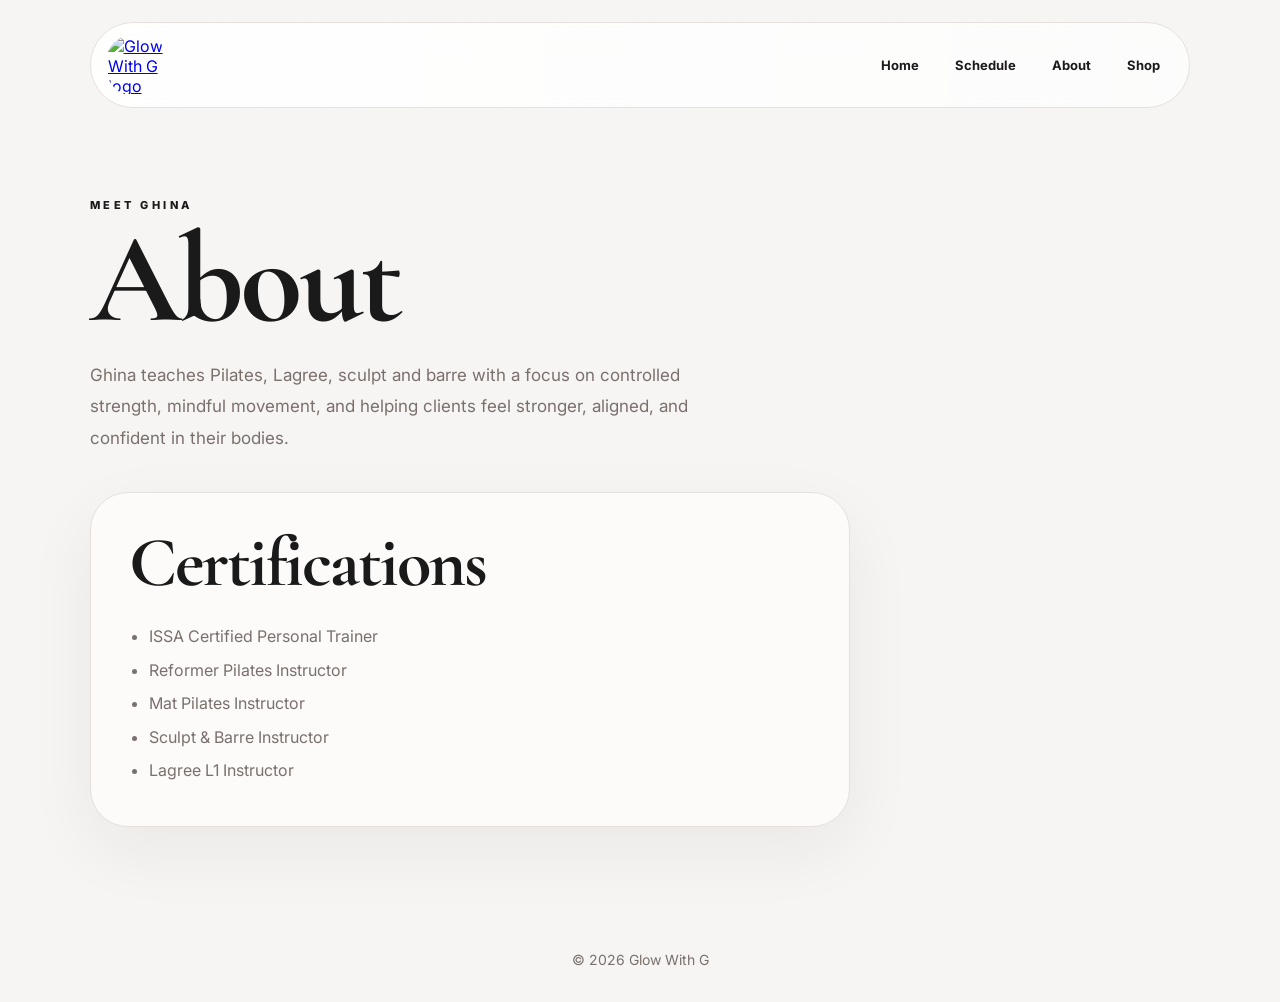
==== about.html @ 095738a7 "Add files via upload" ====
<!DOCTYPE html>
<html lang="en">
<head>
  <meta charset="UTF-8" />
  <meta name="viewport" content="width=device-width, initial-scale=1.0" />
  <title>About | Glow With G</title>
  <link rel="stylesheet" href="style.css" />
</head>
<body>

<header>
  <a class="logo" href="index.html">
    <img src="assets/glow-logo.png" alt="Glow With G logo">
  </a>

  <nav>
    <a href="index.html">Home</a>
    <a href="schedule.html">Schedule</a>
    <a href="about.html">About</a>
    <a href="shop.html">Shop</a>
  </nav>
</header>

<section class="page about-page">
  <p class="tag">Meet Ghina</p>
  <h1>About</h1>

  <p class="intro">
    Ghina teaches Pilates, Lagree, sculpt and barre with a focus on controlled strength,
    mindful movement, and helping clients feel stronger, aligned, and confident in their bodies.
  </p>

  <div class="cert-card">
    <h2>Certifications</h2>
    <ul>
      <li>ISSA Certified Personal Trainer</li>
      <li>Reformer Pilates Instructor</li>
      <li>Mat Pilates Instructor</li>
      <li>Sculpt & Barre Instructor</li>
      <li>Lagree L1 Instructor</li>
    </ul>
  </div>
</section>

<footer>
  <p>© 2026 Glow With G</p>
</footer>

</body>
</html>
---- style.css ----
@import url('https://fonts.googleapis.com/css2?family=Cormorant+Garamond:wght@500;600;700&family=Inter:wght@400;500;600;700;800&display=swap');

:root {
  --brand-pink: #F8A7D2;
  --brand-bg: #F6F5F3;

  --white: #FFFFFF;
  --ink: #1B1A1A;

  --taupe: #7A706D;
  --taupe-dark: #514945;
  --taupe-light: #B8AEA9;

  --line: #E5E0DC;
  --card: #FCFBFA;

  --shadow: 0 24px 70px rgba(40, 32, 30, 0.06);
}

* {
  margin: 0;
  padding: 0;
  box-sizing: border-box;
}

body {
  background: var(--brand-bg);
  color: var(--ink);
  font-family: "Inter", sans-serif;
}

/* HEADER */

header {
    width: calc(100% - 14%);
    margin: 22px auto 0;
    padding: 10px 14px;
    display: flex;
    align-items: center;
    justify-content: space-between;
    background: linear-gradient(90deg, rgba(255,255,255,0.92), rgba(255,255,255,0.68));
    border: 1px solid var(--line);
    border-radius: 999px;
    backdrop-filter: blur(18px);
    position: sticky;
    top: 18px;
    z-index: 20;
  }
  
  .logo {
    width: 64px;
    height: 64px;
    display: grid;
    place-items: center;
    border-radius: 50%;
    overflow: hidden;
  }
  
  .logo img {
    width: 58px;
    height: 58px;
    object-fit: contain;
    display: block;
  }
  
  nav {
    display: flex;
    gap: 6px;
    align-items: center;
  }
  
  nav a {
    text-decoration: none;
    color: var(--ink);
    font-size: 13px;
    font-weight: 700;
    padding: 10px 15px;
    border-radius: 999px;
    transition: 0.2s ease;
  }
  
  nav a:hover {
    background: rgba(248, 167, 210, 0.18);
    color: var(--ink);
  }
  
  .btn {
    display: inline-flex;
    align-items: center;
    justify-content: center;
    min-height: 44px;
    background: var(--ink);
    color: white;
    text-decoration: none;
    padding: 12px 22px;
    border-radius: 999px;
    font-size: 13px;
    font-weight: 700;
    letter-spacing: -0.1px;
    transition: 0.2s ease;
  }
  
  .btn:hover {
    background: var(--brand-pink);
    color: var(--ink);
    transform: translateY(-2px);
  }
  
  .btn.secondary {
    background: var(--white);
    color: var(--ink);
    border: 1px solid var(--line);
  }


/* GENERAL */

.tag {
  color: var(--ink);
  font-size: 11px;
  font-weight: 800;
  letter-spacing: 3.5px;
  text-transform: uppercase;
  margin-bottom: 18px;
}

h1,
h2,
h3 {
  font-family: "Cormorant Garamond", serif;
  color: var(--ink);
  font-weight: 700;
}

h1 {
  font-size: clamp(78px, 10vw, 150px);
  line-height: 0.78;
  letter-spacing: -4px;
  margin-bottom: 30px;
}

h2 {
  font-size: clamp(46px, 5.5vw, 84px);
  line-height: 0.92;
  letter-spacing: -2px;
  margin-bottom: 24px;
}

h3 {
  font-size: 34px;
  line-height: 1;
  margin-bottom: 12px;
}

.intro,
.section p,
.shop-preview p {
  max-width: 640px;
  color: var(--taupe);
  font-size: 17px;
  line-height: 1.85;
}

/* BUTTONS */

.buttons {
  display: flex;
  gap: 12px;
  flex-wrap: wrap;
  margin-top: 34px;
}

.btn {
  display: inline-flex;
  align-items: center;
  justify-content: center;
  min-height: 46px;
  background: var(--ink);
  color: white;
  text-decoration: none;
  padding: 13px 24px;
  border-radius: 999px;
  font-size: 13px;
  font-weight: 800;
  letter-spacing: 0.2px;
  transition: 0.2s ease;
}

.btn:hover {
  background: var(--brand-pink);
  color: var(--ink);
  transform: translateY(-2px);
}

.btn.secondary {
  background: var(--white);
  color: var(--ink);
  border: 1px solid var(--line);
}

.btn.secondary:hover {
  background: rgba(248, 167, 210, 0.18);
}

/* HERO */

.hero {
  min-height: 78vh;
  padding: 78px 7% 92px;
  display: grid;
  grid-template-columns: 1.08fr 0.92fr;
  gap: 66px;
  align-items: center;
}

.hero-card,
.card,
.shop-preview,
.cert-card,
.schedule-card {
  background: var(--card);
  border: 1px solid var(--line);
  border-radius: 38px;
  box-shadow: var(--shadow);
}

.hero-card {
  min-height: 480px;
  padding: 52px;
  display: grid;
  place-items: center;
  text-align: center;
  position: relative;
}

.hero-card::before {
  content: "";
  position: absolute;
  inset: 18px;
  border: 1px solid var(--line);
  border-radius: 28px;
  pointer-events: none;
}

.hero-card img {
  width: min(390px, 92%);
}

.hero-card p {
  color: var(--ink);
  font-size: 11px;
  font-weight: 800;
  letter-spacing: 2.8px;
  text-transform: uppercase;
  margin-top: 24px;
}

/* SECTIONS */

.section,
.page {
  padding: 90px 7%;
}

.grid-section {
  margin-top: 38px;
  display: grid;
  grid-template-columns: repeat(3, 1fr);
  gap: 22px;
}

.card {
  padding: 36px;
  transition: 0.2s ease;
}

.card:hover,
.schedule-card:hover {
  transform: translateY(-4px);
  border-color: var(--brand-pink);
}

.number {
  color: var(--brand-pink);
  font-size: 12px;
  font-weight: 900;
  letter-spacing: 2.6px;
  margin-bottom: 22px;
}

.card p {
  color: var(--taupe);
  line-height: 1.75;
}

/* SHOP */

.shop-preview {
  margin: 0 7% 90px;
  padding: 64px;
  background: var(--white);
}

.shop-preview .btn {
  margin-top: 30px;
}

/* SCHEDULE */

.schedule-list {
  margin-top: 40px;
  display: grid;
  grid-template-columns: repeat(2, 1fr);
  gap: 24px;
}

.schedule-card {
  padding: 34px;
  transition: 0.2s ease;
}

.schedule-top {
  display: flex;
  align-items: center;
  gap: 18px;
  margin-bottom: 24px;
}

.gym-logo {
  width: 70px;
  height: 70px;
  border-radius: 24px;
  object-fit: cover;
  border: 1px solid var(--line);
  background: var(--white);
}

.handle {
  color: var(--taupe) !important;
  font-size: 12px;
  font-weight: 900;
  letter-spacing: 0.5px;
  margin-bottom: 5px;
}

.schedule-card h2 {
  font-size: 40px;
  line-height: 0.95;
  margin-bottom: 0;
}

.class-type {
  display: inline-block;
  background: rgba(248, 167, 210, 0.22);
  color: var(--ink) !important;
  font-weight: 800;
  font-size: 13px;
  padding: 8px 14px;
  border-radius: 999px;
  margin-bottom: 22px;
}

.time-list {
  list-style: none;
  margin-bottom: 26px;
}

.time-list li {
  padding: 14px 0;
  border-bottom: 1px solid var(--line);
  color: var(--taupe);
  font-size: 15px;
  font-weight: 500;
}

/* ABOUT */

.cert-card {
  max-width: 760px;
  padding: 38px;
  margin-top: 38px;
}

.cert-card ul {
  padding-left: 20px;
  line-height: 2.1;
  color: var(--taupe);
}

/* FOOTER */

footer {
  text-align: center;
  padding: 34px;
  color: var(--taupe);
  font-size: 14px;
}

/* MOBILE */

@media (max-width: 850px) {
  header {
    width: calc(100% - 28px);
    flex-direction: column;
    gap: 14px;
    border-radius: 30px;
  }

  nav {
    flex-wrap: wrap;
    justify-content: center;
  }

  nav a {
    font-size: 13px;
    padding: 9px 12px;
  }

  .hero,
  .grid-section,
  .schedule-list {
    grid-template-columns: 1fr;
  }

  .hero {
    padding-top: 46px;
    gap: 40px;
  }

  .hero-card {
    min-height: 330px;
    padding: 38px;
  }

  .shop-preview {
    padding: 38px;
  }

  h1 {
    letter-spacing: -2.5px;
  }
}
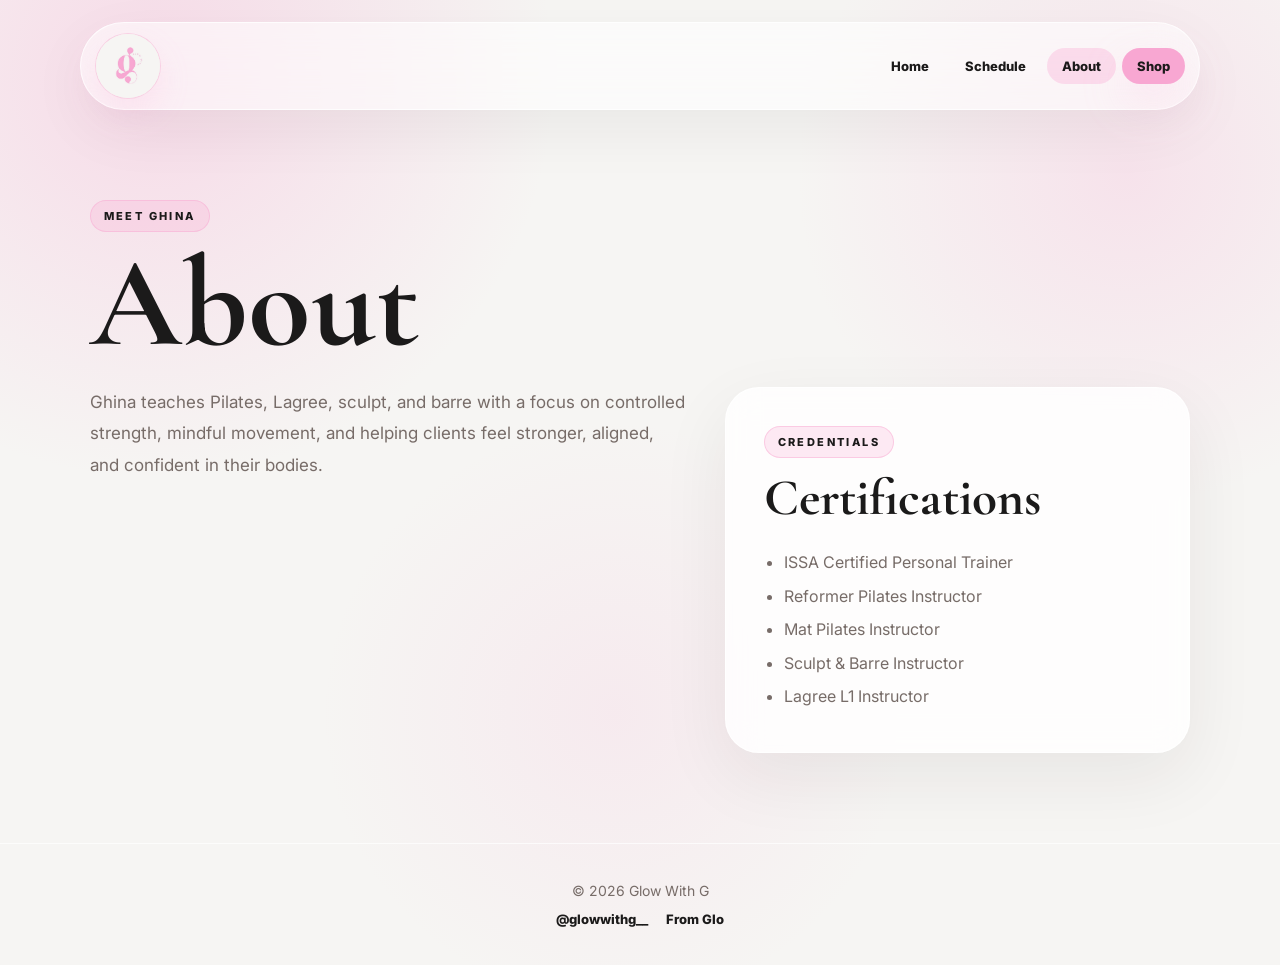
==== commit 394da4dc: "Add files via upload" ====
--- a/about.html
+++ b/about.html
@@ -1,50 +1,62 @@
-<!DOCTYPE html>
-<html lang="en">
-<head>
-  <meta charset="UTF-8" />
-  <meta name="viewport" content="width=device-width, initial-scale=1.0" />
-  <title>About | Glow With G</title>
-  <link rel="stylesheet" href="style.css" />
-</head>
-<body>
-
-<header>
-  <a class="logo" href="index.html">
-    <img src="assets/glow-logo.png" alt="Glow With G logo">
-  </a>
-
-  <nav>
-    <a href="index.html">Home</a>
-    <a href="schedule.html">Schedule</a>
-    <a href="about.html">About</a>
-    <a href="shop.html">Shop</a>
-  </nav>
-</header>
-
-<section class="page about-page">
-  <p class="tag">Meet Ghina</p>
-  <h1>About</h1>
-
-  <p class="intro">
-    Ghina teaches Pilates, Lagree, sculpt and barre with a focus on controlled strength,
-    mindful movement, and helping clients feel stronger, aligned, and confident in their bodies.
-  </p>
-
-  <div class="cert-card">
-    <h2>Certifications</h2>
-    <ul>
-      <li>ISSA Certified Personal Trainer</li>
-      <li>Reformer Pilates Instructor</li>
-      <li>Mat Pilates Instructor</li>
-      <li>Sculpt & Barre Instructor</li>
-      <li>Lagree L1 Instructor</li>
-    </ul>
-  </div>
-</section>
-
-<footer>
-  <p>© 2026 Glow With G</p>
-</footer>
-
-</body>
-</html>+<!DOCTYPE html>
+<html lang="en">
+<head>
+  <meta charset="UTF-8" />
+  <meta name="viewport" content="width=device-width, initial-scale=1.0" />
+  <meta name="description" content="Meet Ghina, the trainer behind Glow With G, teaching Pilates, Lagree, sculpt, and barre." />
+  <title>About | Glow With G</title>
+  <link rel="stylesheet" href="style.css" />
+</head>
+<body>
+
+<header>
+  <a class="logo" href="index.html" aria-label="Glow With G home">
+    <img src="assets/glow-logo.png" alt="Glow With G logo">
+  </a>
+
+  <nav aria-label="Main navigation">
+    <a href="index.html">Home</a>
+    <a href="schedule.html">Schedule</a>
+    <a href="about.html" aria-current="page">About</a>
+    <a href="shop.html" class="shop-nav">Shop</a>
+  </nav>
+</header>
+
+<main>
+  <section class="page about-page">
+    <p class="tag">Meet Ghina</p>
+    <h1>About</h1>
+
+    <div class="about-layout">
+      <div>
+        <p class="intro">
+          Ghina teaches Pilates, Lagree, sculpt, and barre with a focus on controlled strength,
+          mindful movement, and helping clients feel stronger, aligned, and confident in their bodies.
+        </p>
+      </div>
+
+      <article class="cert-card">
+        <p class="tag small-tag">Credentials</p>
+        <h2>Certifications</h2>
+        <ul>
+          <li>ISSA Certified Personal Trainer</li>
+          <li>Reformer Pilates Instructor</li>
+          <li>Mat Pilates Instructor</li>
+          <li>Sculpt & Barre Instructor</li>
+          <li>Lagree L1 Instructor</li>
+        </ul>
+      </article>
+    </div>
+  </section>
+</main>
+
+<footer>
+  <p>© 2026 Glow With G</p>
+  <div class="footer-links">
+    <a href="https://www.instagram.com/glowwithg__/" target="_blank" rel="noopener noreferrer">@glowwithg__</a>
+    <a href="https://fromglo.com/" target="_blank" rel="noopener noreferrer">From Glo</a>
+  </div>
+</footer>
+
+</body>
+</html>
--- a/style.css
+++ b/style.css
@@ -1,442 +1,735 @@
-@import url('https://fonts.googleapis.com/css2?family=Cormorant+Garamond:wght@500;600;700&family=Inter:wght@400;500;600;700;800&display=swap');
-
-:root {
-  --brand-pink: #F8A7D2;
-  --brand-bg: #F6F5F3;
-
-  --white: #FFFFFF;
-  --ink: #1B1A1A;
-
-  --taupe: #7A706D;
-  --taupe-dark: #514945;
-  --taupe-light: #B8AEA9;
-
-  --line: #E5E0DC;
-  --card: #FCFBFA;
-
-  --shadow: 0 24px 70px rgba(40, 32, 30, 0.06);
-}
-
-* {
-  margin: 0;
-  padding: 0;
-  box-sizing: border-box;
-}
-
-body {
-  background: var(--brand-bg);
-  color: var(--ink);
-  font-family: "Inter", sans-serif;
-}
-
-/* HEADER */
-
-header {
-    width: calc(100% - 14%);
-    margin: 22px auto 0;
-    padding: 10px 14px;
-    display: flex;
-    align-items: center;
-    justify-content: space-between;
-    background: linear-gradient(90deg, rgba(255,255,255,0.92), rgba(255,255,255,0.68));
-    border: 1px solid var(--line);
-    border-radius: 999px;
-    backdrop-filter: blur(18px);
-    position: sticky;
-    top: 18px;
-    z-index: 20;
-  }
-  
-  .logo {
-    width: 64px;
-    height: 64px;
-    display: grid;
-    place-items: center;
-    border-radius: 50%;
-    overflow: hidden;
-  }
-  
-  .logo img {
-    width: 58px;
-    height: 58px;
-    object-fit: contain;
-    display: block;
-  }
-  
-  nav {
-    display: flex;
-    gap: 6px;
-    align-items: center;
-  }
-  
-  nav a {
-    text-decoration: none;
-    color: var(--ink);
-    font-size: 13px;
-    font-weight: 700;
-    padding: 10px 15px;
-    border-radius: 999px;
-    transition: 0.2s ease;
-  }
-  
-  nav a:hover {
-    background: rgba(248, 167, 210, 0.18);
-    color: var(--ink);
-  }
-  
-  .btn {
-    display: inline-flex;
-    align-items: center;
-    justify-content: center;
-    min-height: 44px;
-    background: var(--ink);
-    color: white;
-    text-decoration: none;
-    padding: 12px 22px;
-    border-radius: 999px;
-    font-size: 13px;
-    font-weight: 700;
-    letter-spacing: -0.1px;
-    transition: 0.2s ease;
-  }
-  
-  .btn:hover {
-    background: var(--brand-pink);
-    color: var(--ink);
-    transform: translateY(-2px);
-  }
-  
-  .btn.secondary {
-    background: var(--white);
-    color: var(--ink);
-    border: 1px solid var(--line);
-  }
-
-
-/* GENERAL */
-
-.tag {
-  color: var(--ink);
-  font-size: 11px;
-  font-weight: 800;
-  letter-spacing: 3.5px;
-  text-transform: uppercase;
-  margin-bottom: 18px;
-}
-
-h1,
-h2,
-h3 {
-  font-family: "Cormorant Garamond", serif;
-  color: var(--ink);
-  font-weight: 700;
-}
-
-h1 {
-  font-size: clamp(78px, 10vw, 150px);
-  line-height: 0.78;
-  letter-spacing: -4px;
-  margin-bottom: 30px;
-}
-
-h2 {
-  font-size: clamp(46px, 5.5vw, 84px);
-  line-height: 0.92;
-  letter-spacing: -2px;
-  margin-bottom: 24px;
-}
-
-h3 {
-  font-size: 34px;
-  line-height: 1;
-  margin-bottom: 12px;
-}
-
-.intro,
-.section p,
-.shop-preview p {
-  max-width: 640px;
-  color: var(--taupe);
-  font-size: 17px;
-  line-height: 1.85;
-}
-
-/* BUTTONS */
-
-.buttons {
-  display: flex;
-  gap: 12px;
-  flex-wrap: wrap;
-  margin-top: 34px;
-}
-
-.btn {
-  display: inline-flex;
-  align-items: center;
-  justify-content: center;
-  min-height: 46px;
-  background: var(--ink);
-  color: white;
-  text-decoration: none;
-  padding: 13px 24px;
-  border-radius: 999px;
-  font-size: 13px;
-  font-weight: 800;
-  letter-spacing: 0.2px;
-  transition: 0.2s ease;
-}
-
-.btn:hover {
-  background: var(--brand-pink);
-  color: var(--ink);
-  transform: translateY(-2px);
-}
-
-.btn.secondary {
-  background: var(--white);
-  color: var(--ink);
-  border: 1px solid var(--line);
-}
-
-.btn.secondary:hover {
-  background: rgba(248, 167, 210, 0.18);
-}
-
-/* HERO */
-
-.hero {
-  min-height: 78vh;
-  padding: 78px 7% 92px;
-  display: grid;
-  grid-template-columns: 1.08fr 0.92fr;
-  gap: 66px;
-  align-items: center;
-}
-
-.hero-card,
-.card,
-.shop-preview,
-.cert-card,
-.schedule-card {
-  background: var(--card);
-  border: 1px solid var(--line);
-  border-radius: 38px;
-  box-shadow: var(--shadow);
-}
-
-.hero-card {
-  min-height: 480px;
-  padding: 52px;
-  display: grid;
-  place-items: center;
-  text-align: center;
-  position: relative;
-}
-
-.hero-card::before {
-  content: "";
-  position: absolute;
-  inset: 18px;
-  border: 1px solid var(--line);
-  border-radius: 28px;
-  pointer-events: none;
-}
-
-.hero-card img {
-  width: min(390px, 92%);
-}
-
-.hero-card p {
-  color: var(--ink);
-  font-size: 11px;
-  font-weight: 800;
-  letter-spacing: 2.8px;
-  text-transform: uppercase;
-  margin-top: 24px;
-}
-
-/* SECTIONS */
-
-.section,
-.page {
-  padding: 90px 7%;
-}
-
-.grid-section {
-  margin-top: 38px;
-  display: grid;
-  grid-template-columns: repeat(3, 1fr);
-  gap: 22px;
-}
-
-.card {
-  padding: 36px;
-  transition: 0.2s ease;
-}
-
-.card:hover,
-.schedule-card:hover {
-  transform: translateY(-4px);
-  border-color: var(--brand-pink);
-}
-
-.number {
-  color: var(--brand-pink);
-  font-size: 12px;
-  font-weight: 900;
-  letter-spacing: 2.6px;
-  margin-bottom: 22px;
-}
-
-.card p {
-  color: var(--taupe);
-  line-height: 1.75;
-}
-
-/* SHOP */
-
-.shop-preview {
-  margin: 0 7% 90px;
-  padding: 64px;
-  background: var(--white);
-}
-
-.shop-preview .btn {
-  margin-top: 30px;
-}
-
-/* SCHEDULE */
-
-.schedule-list {
-  margin-top: 40px;
-  display: grid;
-  grid-template-columns: repeat(2, 1fr);
-  gap: 24px;
-}
-
-.schedule-card {
-  padding: 34px;
-  transition: 0.2s ease;
-}
-
-.schedule-top {
-  display: flex;
-  align-items: center;
-  gap: 18px;
-  margin-bottom: 24px;
-}
-
-.gym-logo {
-  width: 70px;
-  height: 70px;
-  border-radius: 24px;
-  object-fit: cover;
-  border: 1px solid var(--line);
-  background: var(--white);
-}
-
-.handle {
-  color: var(--taupe) !important;
-  font-size: 12px;
-  font-weight: 900;
-  letter-spacing: 0.5px;
-  margin-bottom: 5px;
-}
-
-.schedule-card h2 {
-  font-size: 40px;
-  line-height: 0.95;
-  margin-bottom: 0;
-}
-
-.class-type {
-  display: inline-block;
-  background: rgba(248, 167, 210, 0.22);
-  color: var(--ink) !important;
-  font-weight: 800;
-  font-size: 13px;
-  padding: 8px 14px;
-  border-radius: 999px;
-  margin-bottom: 22px;
-}
-
-.time-list {
-  list-style: none;
-  margin-bottom: 26px;
-}
-
-.time-list li {
-  padding: 14px 0;
-  border-bottom: 1px solid var(--line);
-  color: var(--taupe);
-  font-size: 15px;
-  font-weight: 500;
-}
-
-/* ABOUT */
-
-.cert-card {
-  max-width: 760px;
-  padding: 38px;
-  margin-top: 38px;
-}
-
-.cert-card ul {
-  padding-left: 20px;
-  line-height: 2.1;
-  color: var(--taupe);
-}
-
-/* FOOTER */
-
-footer {
-  text-align: center;
-  padding: 34px;
-  color: var(--taupe);
-  font-size: 14px;
-}
-
-/* MOBILE */
-
-@media (max-width: 850px) {
-  header {
-    width: calc(100% - 28px);
-    flex-direction: column;
-    gap: 14px;
-    border-radius: 30px;
-  }
-
-  nav {
-    flex-wrap: wrap;
-    justify-content: center;
-  }
-
-  nav a {
-    font-size: 13px;
-    padding: 9px 12px;
-  }
-
-  .hero,
-  .grid-section,
-  .schedule-list {
-    grid-template-columns: 1fr;
-  }
-
-  .hero {
-    padding-top: 46px;
-    gap: 40px;
-  }
-
-  .hero-card {
-    min-height: 330px;
-    padding: 38px;
-  }
-
-  .shop-preview {
-    padding: 38px;
-  }
-
-  h1 {
-    letter-spacing: -2.5px;
-  }
-}+@import url('https://fonts.googleapis.com/css2?family=Cormorant+Garamond:wght@500;600;700&family=Inter:wght@400;500;600;700;800&display=swap');
+
+:root {
+  --brand-pink: #f8a7d2;
+  --brand-bg: #f6f5f3;
+  --pink-soft: rgba(248, 167, 210, 0.18);
+  --pink-mid: rgba(248, 167, 210, 0.34);
+  --pink-border: rgba(248, 167, 210, 0.48);
+  --white: #ffffff;
+  --ink: #1b1a1a;
+  --taupe: #776c68;
+  --taupe-dark: #514945;
+  --line: #e5e0dc;
+  --card: rgba(255, 255, 255, 0.82);
+  --shadow: 0 24px 70px rgba(40, 32, 30, 0.07);
+  --pink-shadow: 0 18px 45px rgba(248, 167, 210, 0.22);
+}
+
+* {
+  box-sizing: border-box;
+  margin: 0;
+  padding: 0;
+}
+
+html {
+  scroll-behavior: smooth;
+}
+
+body {
+  min-height: 100vh;
+  background:
+    radial-gradient(circle at 12% 8%, rgba(248, 167, 210, 0.34), transparent 28%),
+    radial-gradient(circle at 88% 18%, rgba(248, 167, 210, 0.24), transparent 24%),
+    radial-gradient(circle at 48% 74%, rgba(248, 167, 210, 0.14), transparent 30%),
+    var(--brand-bg);
+  color: var(--ink);
+  font-family: "Inter", sans-serif;
+}
+
+body::selection {
+  background: var(--brand-pink);
+  color: var(--ink);
+}
+
+img {
+  max-width: 100%;
+}
+
+header {
+  width: min(1120px, calc(100% - 56px));
+  margin: 22px auto 0;
+  padding: 10px 14px;
+  display: flex;
+  align-items: center;
+  justify-content: space-between;
+  background: rgba(255, 255, 255, 0.54);
+  border: 1px solid rgba(255, 255, 255, 0.75);
+  border-radius: 999px;
+  backdrop-filter: blur(22px);
+  box-shadow: 0 20px 60px rgba(40, 32, 30, 0.06);
+  position: sticky;
+  top: 18px;
+  z-index: 20;
+}
+
+.logo {
+  width: 66px;
+  height: 66px;
+  display: grid;
+  place-items: center;
+  overflow: hidden;
+  border: 1px solid var(--pink-border);
+  border-radius: 50%;
+  background: var(--brand-bg);
+  box-shadow: 0 14px 30px rgba(248, 167, 210, 0.18);
+  flex: 0 0 auto;
+}
+
+.logo img {
+  width: 108%;
+  height: 108%;
+  object-fit: cover;
+  display: block;
+}
+
+nav {
+  display: flex;
+  gap: 6px;
+  align-items: center;
+}
+
+nav a {
+  text-decoration: none;
+  color: var(--ink);
+  font-size: 13px;
+  font-weight: 800;
+  padding: 10px 15px;
+  border-radius: 999px;
+  transition: 0.2s ease;
+}
+
+nav a:hover,
+nav a[aria-current="page"] {
+  background: var(--pink-mid);
+  color: var(--ink);
+}
+
+.shop-nav {
+  background: var(--brand-pink);
+  color: var(--ink);
+  box-shadow: var(--pink-shadow);
+}
+
+.shop-nav:hover,
+.shop-nav[aria-current="page"] {
+  background: #f391c7;
+}
+
+main {
+  overflow: hidden;
+}
+
+.tag {
+  width: fit-content;
+  color: var(--ink);
+  background: rgba(248, 167, 210, 0.24);
+  border: 1px solid var(--pink-border);
+  border-radius: 999px;
+  padding: 8px 13px;
+  font-size: 11px;
+  font-weight: 800;
+  letter-spacing: 2.4px;
+  text-transform: uppercase;
+  margin-bottom: 20px;
+}
+
+.small-tag {
+  margin-bottom: 16px;
+}
+
+h1,
+h2,
+h3 {
+  font-family: "Cormorant Garamond", serif;
+  color: var(--ink);
+  font-weight: 700;
+}
+
+h1 {
+  max-width: 920px;
+  font-size: clamp(64px, 10vw, 150px);
+  line-height: 0.82;
+  margin-bottom: 30px;
+}
+
+h2 {
+  max-width: 920px;
+  font-size: clamp(42px, 5.5vw, 84px);
+  line-height: 0.94;
+  margin-bottom: 24px;
+}
+
+h3 {
+  font-size: 34px;
+  line-height: 1;
+  margin-bottom: 12px;
+}
+
+.intro,
+.section p,
+.shop-preview p {
+  max-width: 640px;
+  color: var(--taupe);
+  font-size: 17px;
+  line-height: 1.85;
+}
+
+.buttons {
+  display: flex;
+  gap: 12px;
+  flex-wrap: wrap;
+  margin-top: 34px;
+}
+
+.btn {
+  display: inline-flex;
+  align-items: center;
+  justify-content: center;
+  min-height: 46px;
+  background: var(--ink);
+  color: white;
+  text-decoration: none;
+  padding: 13px 25px;
+  border-radius: 999px;
+  font-size: 12px;
+  font-weight: 700;
+  letter-spacing: 0.08em;
+  line-height: 1;
+  text-transform: uppercase;
+  transition: 0.2s ease;
+  box-shadow: 0 12px 26px rgba(27, 26, 26, 0.11);
+}
+
+.btn:hover {
+  background: var(--brand-pink);
+  color: var(--ink);
+  transform: translateY(-2px);
+  box-shadow: var(--pink-shadow);
+}
+
+.btn.secondary {
+  background: rgba(255, 255, 255, 0.75);
+  color: var(--ink);
+  border: 1px solid var(--pink-border);
+  box-shadow: none;
+}
+
+.btn.secondary:hover {
+  background: var(--pink-soft);
+}
+
+.hero {
+  min-height: 78vh;
+  padding: 78px 7% 92px;
+  display: grid;
+  grid-template-columns: 1.08fr 0.92fr;
+  gap: 66px;
+  align-items: center;
+}
+
+.hero-card,
+.card,
+.shop-preview,
+.cert-card,
+.schedule-card,
+.schedule-status,
+.shop-panel {
+  background: var(--card);
+  border: 1px solid rgba(255, 255, 255, 0.8);
+  border-radius: 34px;
+  box-shadow: var(--shadow);
+  backdrop-filter: blur(16px);
+}
+
+.hero-card {
+  min-height: 480px;
+  padding: 52px;
+  display: grid;
+  place-items: center;
+  text-align: center;
+  position: relative;
+  overflow: hidden;
+}
+
+.hero-card::before {
+  content: "";
+  position: absolute;
+  inset: 18px;
+  border: 1px solid var(--pink-border);
+  border-radius: 26px;
+  pointer-events: none;
+}
+
+.hero-card::after {
+  content: "";
+  width: 44%;
+  aspect-ratio: 1;
+  position: absolute;
+  right: -18%;
+  bottom: -20%;
+  border-radius: 50%;
+  background: rgba(248, 167, 210, 0.2);
+  pointer-events: none;
+}
+
+.hero-card img {
+  width: min(390px, 92%);
+  position: relative;
+  z-index: 1;
+}
+
+.hero-card p {
+  color: var(--ink);
+  font-size: 11px;
+  font-weight: 800;
+  letter-spacing: 2.8px;
+  text-transform: uppercase;
+  margin-top: 24px;
+  position: relative;
+  z-index: 1;
+}
+
+.studio-strip {
+  width: min(860px, calc(100% - 56px));
+  margin: -42px auto 90px;
+  padding: 26px;
+  overflow: hidden;
+  background: linear-gradient(135deg, rgba(255, 255, 255, 0.86), rgba(248, 167, 210, 0.22));
+  border: 1px solid var(--pink-border);
+  border-radius: 34px;
+  box-shadow: var(--shadow);
+  backdrop-filter: blur(16px);
+}
+
+.studio-strip .tag {
+  margin: 0 auto 20px;
+}
+
+.studio-track {
+  display: flex;
+  gap: 18px;
+  width: max-content;
+  animation: logo-scroll 12s linear infinite;
+  will-change: transform;
+}
+
+.studio-logo {
+  width: 96px;
+  height: 96px;
+  display: grid;
+  place-items: center;
+  overflow: hidden;
+  border: 1px solid rgba(255, 255, 255, 0.84);
+  border-radius: 28px;
+  background: var(--white);
+  box-shadow: 0 14px 28px rgba(248, 167, 210, 0.16);
+}
+
+.studio-logo img {
+  width: 100%;
+  height: 100%;
+  object-fit: cover;
+}
+
+@keyframes logo-scroll {
+  from {
+    transform: translateX(0);
+  }
+
+  to {
+    transform: translateX(-456px);
+  }
+}
+
+.studio-strip:hover .studio-track {
+  animation-play-state: paused;
+}
+
+.statement {
+  padding: 110px 12%;
+  text-align: center;
+  border-top: 1px solid rgba(255, 255, 255, 0.72);
+  border-bottom: 1px solid rgba(255, 255, 255, 0.72);
+  background: linear-gradient(90deg, rgba(255, 255, 255, 0.28), rgba(248, 167, 210, 0.16), rgba(255, 255, 255, 0.28));
+}
+
+.statement p {
+  font-family: "Cormorant Garamond", serif;
+  font-size: clamp(44px, 5vw, 84px);
+  line-height: 1;
+  max-width: 900px;
+  margin: auto;
+  color: var(--taupe-dark);
+}
+
+.section,
+.page {
+  padding: 90px 7%;
+}
+
+.grid-section {
+  margin-top: 38px;
+  display: grid;
+  grid-template-columns: repeat(3, 1fr);
+  gap: 22px;
+}
+
+.card {
+  padding: 36px;
+  transition: 0.2s ease;
+  position: relative;
+  overflow: hidden;
+}
+
+.card::before {
+  content: "";
+  width: 64px;
+  height: 64px;
+  position: absolute;
+  right: -20px;
+  top: -20px;
+  border-radius: 50%;
+  background: rgba(248, 167, 210, 0.18);
+}
+
+.card:hover,
+.schedule-card:hover {
+  transform: translateY(-4px);
+  border-color: var(--pink-border);
+}
+
+.number {
+  color: var(--brand-pink);
+  font-size: 12px;
+  font-weight: 900;
+  letter-spacing: 2.6px;
+  margin-bottom: 22px;
+}
+
+.card p {
+  color: var(--taupe);
+  line-height: 1.75;
+}
+
+.shop-preview {
+  margin: 0 7% 90px;
+  padding: 52px 64px;
+  display: flex;
+  align-items: center;
+  justify-content: space-between;
+  gap: 28px;
+  background: linear-gradient(135deg, rgba(255, 255, 255, 0.86), rgba(248, 167, 210, 0.2));
+  border-color: var(--pink-border);
+}
+
+.about-layout {
+  display: grid;
+  grid-template-columns: minmax(0, 0.92fr) minmax(320px, 0.72fr);
+  gap: 40px;
+  align-items: start;
+}
+
+.cert-card {
+  padding: 38px;
+}
+
+.cert-card h2 {
+  font-size: clamp(38px, 4vw, 62px);
+}
+
+.cert-card ul {
+  padding-left: 20px;
+  line-height: 2.1;
+  color: var(--taupe);
+}
+
+.shop-panel {
+  min-height: 500px;
+  display: grid;
+  place-items: center;
+  padding: 48px;
+  position: relative;
+  overflow: hidden;
+  background:
+    radial-gradient(circle at 76% 22%, rgba(248, 167, 210, 0.34), transparent 24%),
+    radial-gradient(circle at 18% 82%, rgba(248, 167, 210, 0.28), transparent 26%),
+    rgba(255, 255, 255, 0.78);
+}
+
+.shop-panel::before {
+  content: "";
+  position: absolute;
+  inset: 18px;
+  border: 1px solid var(--pink-border);
+  border-radius: 26px;
+  pointer-events: none;
+}
+
+.shop-panel img {
+  width: min(360px, 84%);
+  position: relative;
+  z-index: 1;
+}
+
+.shop-notes {
+  display: flex;
+  flex-wrap: wrap;
+  justify-content: center;
+  gap: 10px;
+  margin-top: 28px;
+  position: relative;
+  z-index: 1;
+}
+
+.shop-notes span {
+  display: inline-flex;
+  align-items: center;
+  min-height: 34px;
+  padding: 8px 13px;
+  border: 1px solid var(--pink-border);
+  border-radius: 999px;
+  background: rgba(255, 255, 255, 0.74);
+  color: var(--ink);
+  font-size: 12px;
+  font-weight: 800;
+}
+
+.schedule-list {
+  margin-top: 40px;
+  display: grid;
+  grid-template-columns: repeat(2, minmax(0, 1fr));
+  gap: 24px;
+}
+
+.schedule-card {
+  padding: 34px;
+  transition: 0.2s ease;
+}
+
+.schedule-top {
+  display: flex;
+  align-items: center;
+  gap: 18px;
+  margin-bottom: 24px;
+}
+
+.gym-logo-wrap {
+  width: 70px;
+  height: 70px;
+  border-radius: 24px;
+  border: 1px solid var(--pink-border);
+  background: linear-gradient(135deg, rgba(255, 255, 255, 0.92), rgba(248, 167, 210, 0.22));
+  box-shadow: 0 14px 28px rgba(248, 167, 210, 0.15);
+  flex: 0 0 auto;
+  overflow: hidden;
+  position: relative;
+}
+
+.gym-logo {
+  width: 100%;
+  height: 100%;
+  display: block;
+  object-fit: cover;
+}
+
+.gym-logo-fallback {
+  position: absolute;
+  inset: 0;
+  display: none;
+  place-items: center;
+  color: var(--ink);
+  font-size: 18px;
+  font-weight: 900;
+}
+
+.gym-logo-wrap.logo-failed .gym-logo {
+  display: none;
+}
+
+.gym-logo-wrap.logo-failed .gym-logo-fallback {
+  display: grid;
+}
+
+.handle {
+  color: var(--taupe);
+  font-size: 12px;
+  font-weight: 900;
+  margin-bottom: 5px;
+}
+
+.schedule-card h2 {
+  font-size: 40px;
+  line-height: 0.95;
+  margin-bottom: 0;
+}
+
+.class-type {
+  display: inline-block;
+  background: var(--pink-soft);
+  border: 1px solid var(--pink-border);
+  color: var(--ink);
+  font-weight: 800;
+  font-size: 13px;
+  padding: 8px 14px;
+  border-radius: 999px;
+  margin-bottom: 22px;
+}
+
+.time-list {
+  list-style: none;
+  margin-bottom: 26px;
+}
+
+.time-list li {
+  padding: 14px 0;
+  border-bottom: 1px solid var(--line);
+  color: var(--taupe);
+  font-size: 15px;
+  font-weight: 500;
+}
+
+.schedule-status {
+  grid-column: 1 / -1;
+  padding: 30px;
+  color: var(--taupe);
+}
+
+footer {
+  text-align: center;
+  padding: 38px;
+  color: var(--taupe);
+  font-size: 14px;
+  border-top: 1px solid rgba(255, 255, 255, 0.72);
+}
+
+.footer-links {
+  margin-top: 12px;
+  display: flex;
+  justify-content: center;
+  gap: 18px;
+}
+
+.footer-links a {
+  color: var(--ink);
+  text-decoration: none;
+  font-weight: 800;
+  font-size: 13px;
+}
+
+.footer-links a:hover {
+  color: #d85ea3;
+}
+
+@media (max-width: 900px) {
+  header {
+    width: calc(100% - 28px);
+    flex-direction: column;
+    gap: 14px;
+    border-radius: 30px;
+  }
+
+  nav {
+    flex-wrap: wrap;
+    justify-content: center;
+  }
+
+  nav a {
+    padding: 9px 12px;
+  }
+
+  .hero,
+  .grid-section,
+  .schedule-list,
+  .about-layout {
+    grid-template-columns: 1fr;
+  }
+
+  .hero {
+    padding-top: 46px;
+    gap: 40px;
+  }
+
+  .hero-card {
+    min-height: 330px;
+    padding: 38px;
+  }
+
+  .shop-preview {
+    padding: 38px;
+    align-items: flex-start;
+    flex-direction: column;
+  }
+
+  .shop-panel {
+    min-height: 420px;
+  }
+
+  .statement {
+    padding: 80px 8%;
+  }
+}
+
+@media (max-width: 560px) {
+  header {
+    position: relative;
+    top: 0;
+    margin-top: 14px;
+  }
+
+  .logo {
+    width: 60px;
+    height: 60px;
+  }
+
+  .hero,
+  .section,
+  .page {
+    padding-left: 22px;
+    padding-right: 22px;
+  }
+
+  .hero {
+    min-height: auto;
+    padding-bottom: 66px;
+  }
+
+  h1 {
+    font-size: clamp(56px, 19vw, 78px);
+  }
+
+  h2 {
+    font-size: clamp(38px, 13vw, 54px);
+  }
+
+  .intro,
+  .section p,
+  .shop-preview p {
+    font-size: 16px;
+  }
+
+  .btn {
+    width: 100%;
+  }
+
+  .shop-preview {
+    margin-left: 22px;
+    margin-right: 22px;
+  }
+
+  .schedule-card,
+  .card,
+  .cert-card {
+    padding: 28px;
+    border-radius: 28px;
+  }
+
+  .schedule-top {
+    align-items: flex-start;
+  }
+
+  .shop-panel {
+    min-height: 360px;
+    padding: 34px;
+  }
+}
